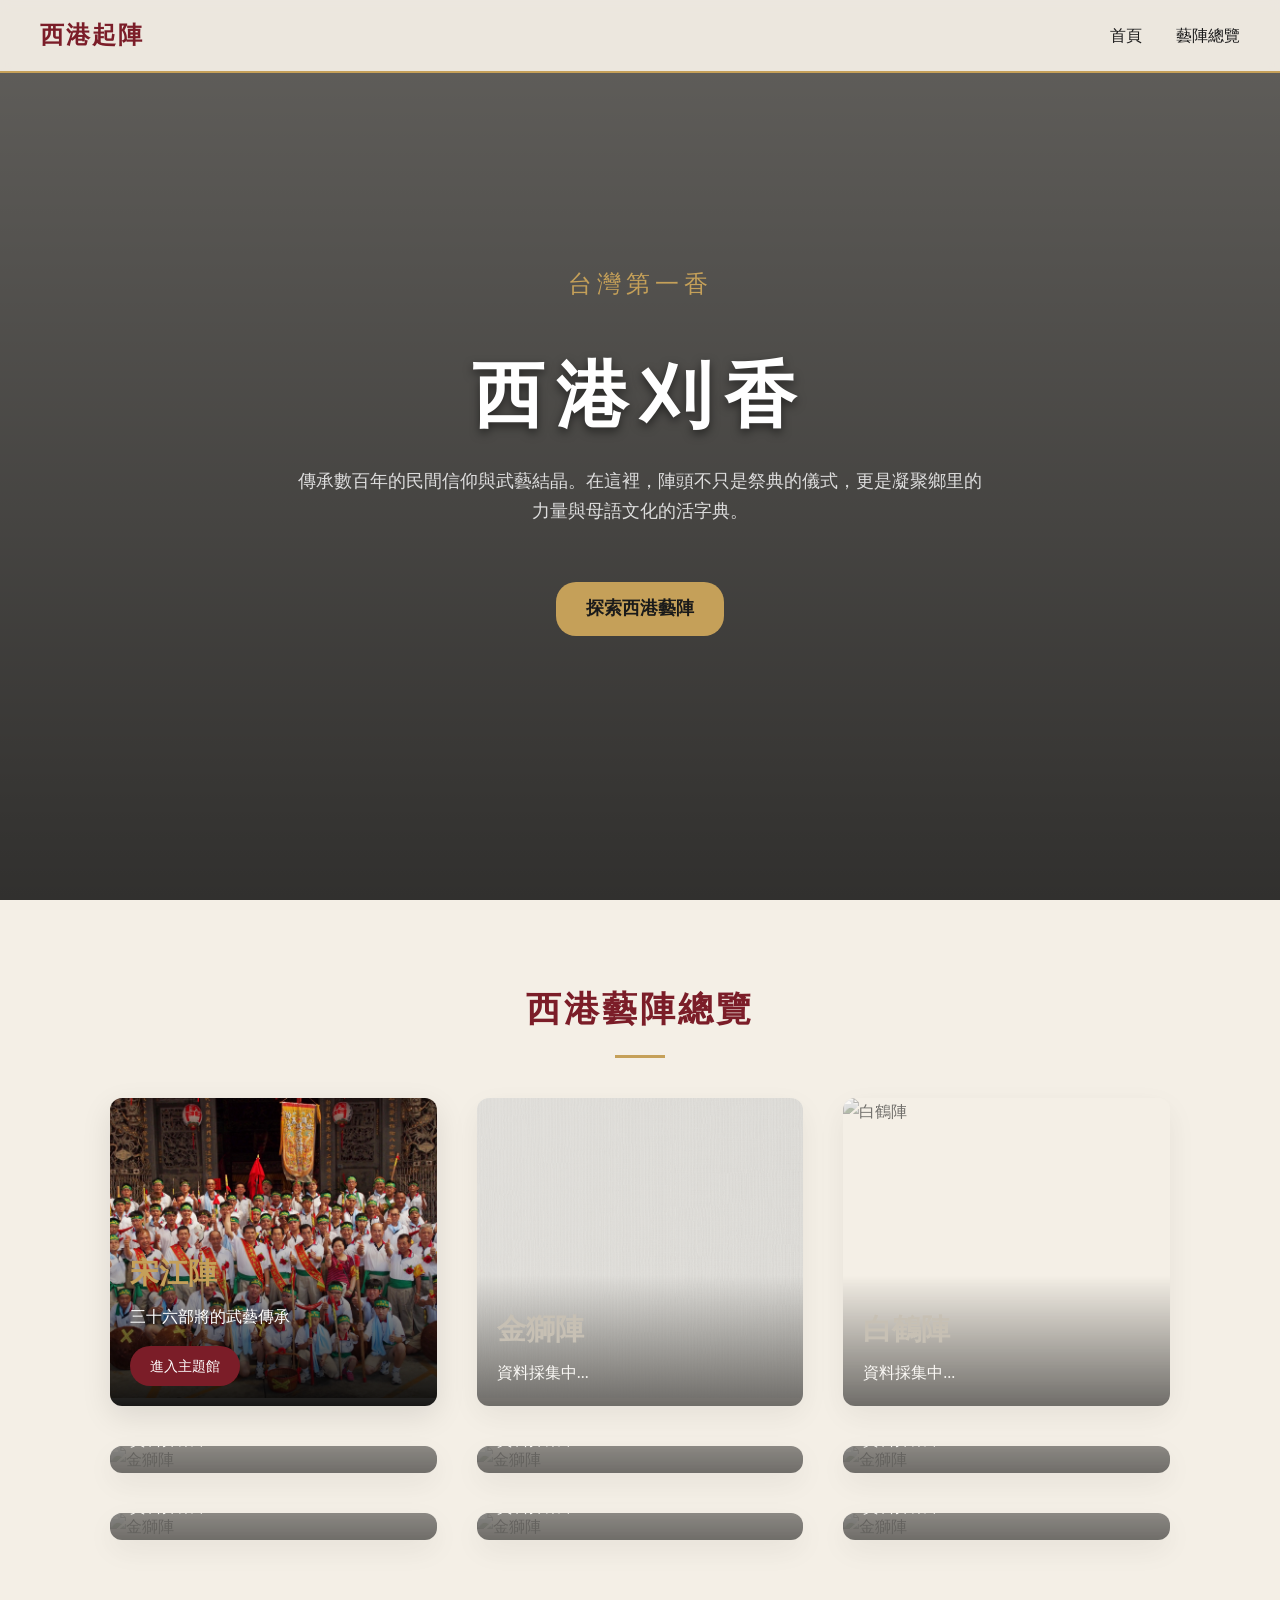
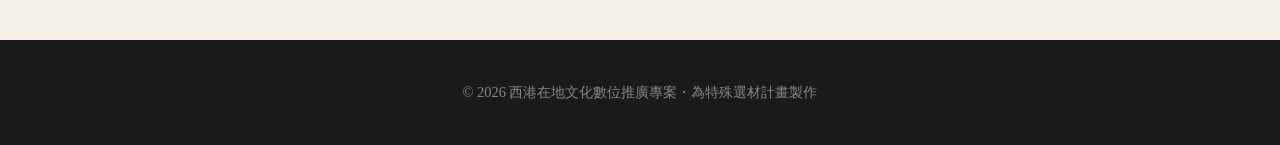
==== index.html @ fba5516a "Update index.html" ====
<!DOCTYPE html>
<html lang="zh-Hant">
<head>
  <meta charset="UTF-8">
  <meta name="viewport" content="width=device-width, initial-scale=1.0">
  <title>西港起陣｜台灣第一香藝陣記憶</title>
  <style>
    :root {
      --primary: #7b1d28; /* 深紅色，更有歷史感 */
      --secondary: #1a1a1a;
      --bg: #f4efe6; /* 仿舊宣紙色 */
      --gold: #c5a059; /* 祭典香火金 */
    }

    * {
      box-sizing: border-box;
      margin: 0;
      padding: 0;
      font-family: "PingFang TC", "Microsoft JhengHei", serif;
    }

    body {
      background-color: var(--bg);
      color: var(--secondary);
      line-height: 1.7;
    }

    /* 導覽列 */
    nav {
      position: fixed;
      top: 0;
      width: 100%;
      background: rgba(244, 239, 230, 0.95);
      border-bottom: 2px solid var(--gold);
      padding: 15px 40px;
      display: flex;
      justify-content: space-between;
      align-items: center;
      z-index: 1000;
      backdrop-filter: blur(5px);
    }

    .logo {
      font-size: 1.5rem;
      font-weight: 900;
      color: var(--primary);
      text-decoration: none;
      letter-spacing: 2px;
    }

    .nav-links a {
      margin-left: 30px;
      text-decoration: none;
      color: var(--secondary);
      font-weight: 500;
      transition: color 0.3s;
    }

    .nav-links a:hover {
      color: var(--primary);
    }

    /* 首頁英雄區 */
    .hero {
      height: 100vh;
      background: linear-gradient(rgba(0,0,0,0.6), rgba(0,0,0,0.8)), url('https://images.unsplash.com/photo-1544717305-2782549b5136?auto=format&fit=crop&w=1920&q=80') center/cover;
      display: flex;
      flex-direction: column;
      justify-content: center;
      align-items: center;
      text-align: center;
      color: white;
    }

    .hero h1 {
      font-size: 4.5rem;
      letter-spacing: 12px;
      margin-bottom: 10px;
      font-weight: 900;
      text-shadow: 0 4px 10px rgba(0,0,0,0.5);
    }

    .hero .subtitle {
      font-size: 1.5rem;
      color: var(--gold);
      letter-spacing: 5px;
      margin-bottom: 30px;
    }

    .hero p {
      max-width: 700px;
      font-size: 1.1rem;
      color: #ddd;
      margin-bottom: 40px;
    }

    /* 藝陣總覽區 */
    .section-title {
      text-align: center;
      font-size: 2.2rem;
      color: var(--primary);
      margin: 80px 0 40px;
      letter-spacing: 3px;
    }

    .section-title::after {
      content: '';
      display: block;
      width: 50px;
      height: 3px;
      background: var(--gold);
      margin: 15px auto;
    }

    .array-container {
      max-width: 1100px;
      margin: 0 auto 100px;
      padding: 0 20px;
      display: grid;
      grid-template-columns: repeat(auto-fit, minmax(300px, 1fr));
      gap: 40px;
    }

    .array-card {
      position: relative;
      border-radius: 12px;
      overflow: hidden;
      box-shadow: 0 10px 30px rgba(0,0,0,0.1);
      transition: 0.4s;
    }

    /* 只有宋江陣是亮的，其他的加上灰階與半透明 */
    .array-card img {
      width: 100%;
      height: 300px;
      object-fit: cover;
      transition: 0.5s;
    }

    .array-card.active:hover img {
      transform: scale(1.05);
    }

    .array-card.coming-soon {
      opacity: 0.6;
      filter: grayscale(80%);
      cursor: not-allowed;
    }

    .card-overlay {
      position: absolute;
      bottom: 0;
      width: 100%;
      background: linear-gradient(transparent, rgba(0,0,0,0.9));
      padding: 30px 20px 20px;
      color: white;
    }

    .card-overlay h3 {
      font-size: 1.8rem;
      margin-bottom: 5px;
      color: var(--gold);
    }

    .enter-btn {
      display: inline-block;
      margin-top: 15px;
      padding: 8px 20px;
      background: var(--primary);
      color: white;
      text-decoration: none;
      border-radius: 20px;
      font-size: 0.9rem;
      transition: 0.3s;
    }

    .enter-btn:hover {
      background: #5a141d;
    }

    footer {
      background: var(--secondary);
      color: #888;
      text-align: center;
      padding: 40px 20px;
      font-size: 0.9rem;
    }
  </style>
</head>
<body>

  <nav>
    <a href="index.html" class="logo">西港起陣</a>
    <div class="nav-links">
      <a href="index.html">首頁</a>
      <a href="#arrays">藝陣總覽</a>
    </div>
  </nav>

  <section class="hero">
    <div class="subtitle">台灣第一香</div>
    <h1>西港刈香</h1>
    <p>傳承數百年的民間信仰與武藝結晶。在這裡，陣頭不只是祭典的儀式，更是凝聚鄉里的力量與母語文化的活字典。</p>
    <a href="#arrays" class="enter-btn" style="padding: 12px 30px; font-size: 1.1rem; background: var(--gold); color: var(--secondary); font-weight: bold;">探索西港藝陣</a>
  </section>

  <h2 class="section-title" id="arrays">西港藝陣總覽</h2>

  <div class="array-container">
    <div class="array-card active">
      <img src="image/4497D34B-A28B-4F6A-8EC5-30C387D48723.jpeg" alt="宋江陣">
      <div class="card-overlay">
        <h3>宋江陣</h3>
        <p>三十六部將的武藝傳承</p>
        <a href="songjiang.html" class="enter-btn">進入主題館</a>
      </div>
    </div>

    <div class="array-card coming-soon">
      <img src="image/gray.jpg" alt="金獅陣">
      <div class="card-overlay">
        <h3>金獅陣</h3>
        <p>資料採集中...</p>
      </div>
    </div>

    <div class="array-card coming-soon">
      <img src="https://images.unsplash.com/photo-1518709268805-4e9042af9f23?auto=format&fit=crop&w=800&q=80" alt="白鶴陣">
      <div class="card-overlay">
        <h3>白鶴陣</h3>
        <p>資料採集中...</p>
      </div>
    </div>
    <div class="array-card coming-soon">
      <img src="https://images.unsplash.com/photo-1534447677768-be436bb09401?auto=format&fit=crop&w=800&q=80" alt="金獅陣">
      <div class="card-overlay">
        <h3>五虎平西陣</h3>
        <p>資料採集中...</p>
      </div>
    </div>
    <div class="array-card coming-soon">
      <img src="https://images.unsplash.com/photo-1534447677768-be436bb09401?auto=format&fit=crop&w=800&q=80" alt="金獅陣">
      <div class="card-overlay">
        <h3>天子門生</h3>
        <p>資料採集中...</p>
      </div>
    </div>
    <div class="array-card coming-soon">
      <img src="https://images.unsplash.com/photo-1534447677768-be436bb09401?auto=format&fit=crop&w=800&q=80" alt="金獅陣">
      <div class="card-overlay">
        <h3>牛犁歌</h3>
        <p>資料採集中...</p>
      </div>
    </div>
        <div class="array-card coming-soon">
      <img src="https://images.unsplash.com/photo-1534447677768-be436bb09401?auto=format&fit=crop&w=800&q=80" alt="金獅陣">
      <div class="card-overlay">
        <h3>八美圖</h3>
        <p>資料採集中...</p>
      </div>
    </div>
    <div class="array-card coming-soon">
      <img src="https://images.unsplash.com/photo-1534447677768-be436bb09401?auto=format&fit=crop&w=800&q=80" alt="金獅陣">
      <div class="card-overlay">
        <h3>股花陣</h3>
        <p>資料採集中...</p>
      </div>
    </div>
    <div class="array-card coming-soon">
      <img src="https://images.unsplash.com/photo-1534447677768-be436bb09401?auto=format&fit=crop&w=800&q=80" alt="金獅陣">
      <div class="card-overlay">
        <h3>家將團</h3>
        <p>資料採集中...</p>
      </div>
    </div>
  </div>

  <footer>
    <p>© 2026 西港在地文化數位推廣專案・為特殊選材計畫製作</p>
  </footer>

</body>
</html>
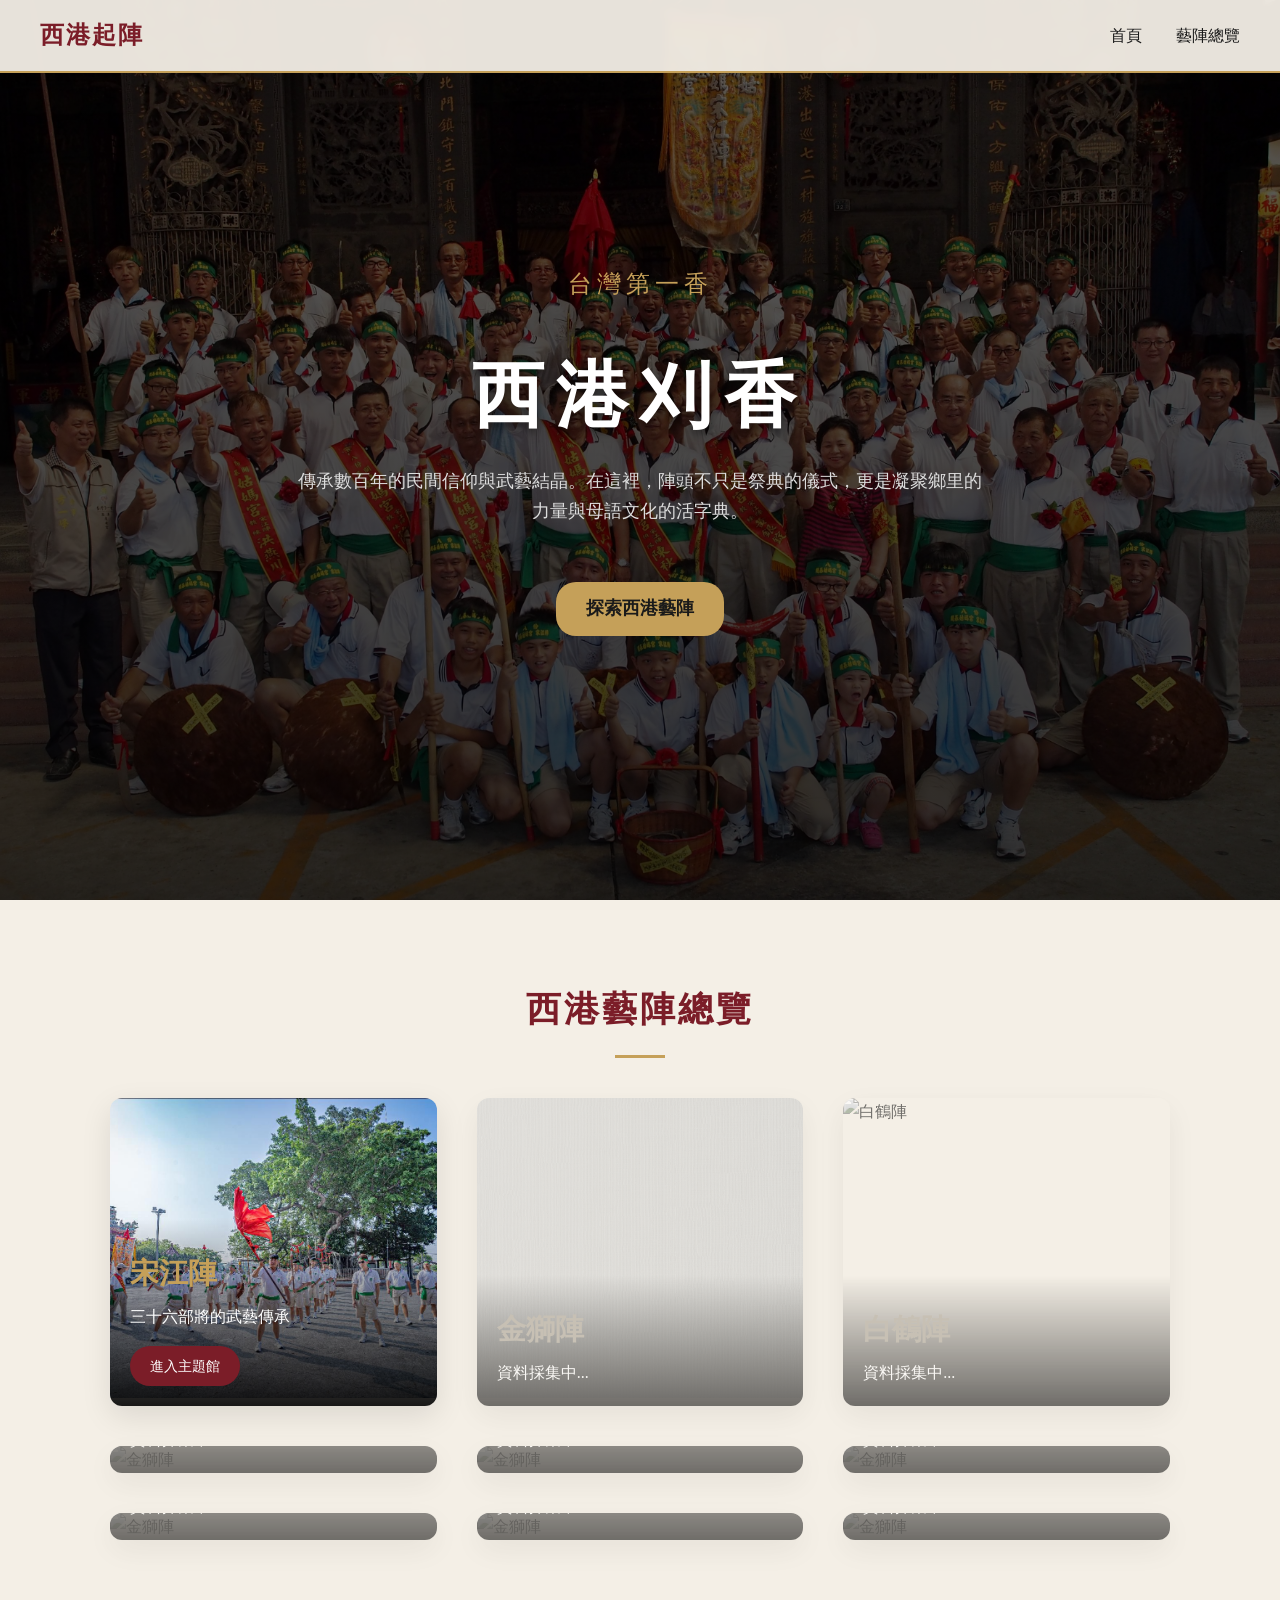
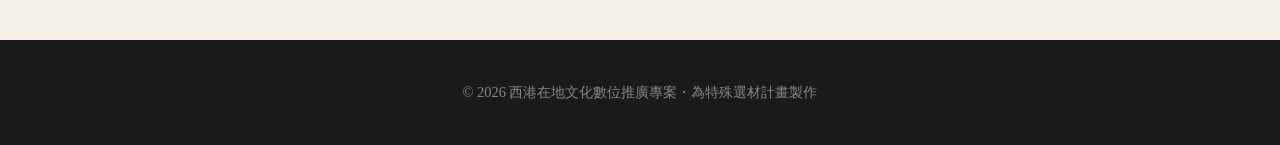
==== commit 34686f30: "update index.html and style.css to improve layout and design" ====
--- a/index.html
+++ b/index.html
@@ -63,7 +63,7 @@
     /* 首頁英雄區 */
     .hero {
       height: 100vh;
-      background: linear-gradient(rgba(0,0,0,0.6), rgba(0,0,0,0.8)), url('https://images.unsplash.com/photo-1544717305-2782549b5136?auto=format&fit=crop&w=1920&q=80') center/cover;
+      background: linear-gradient(rgba(0,0,0,0.6), rgba(0,0,0,0.8)), url('image/4497D34B-A28B-4F6A-8EC5-30C387D48723.jpeg') center/cover;
       display: flex;
       flex-direction: column;
       justify-content: center;
@@ -208,7 +208,7 @@
 
   <div class="array-container">
     <div class="array-card active">
-      <img src="image/4497D34B-A28B-4F6A-8EC5-30C387D48723.jpeg" alt="宋江陣">
+      <img src="image\6B1968B9-92A4-4DCF-B380-432735BB45EC.jpeg" alt="宋江陣">
       <div class="card-overlay">
         <h3>宋江陣</h3>
         <p>三十六部將的武藝傳承</p>
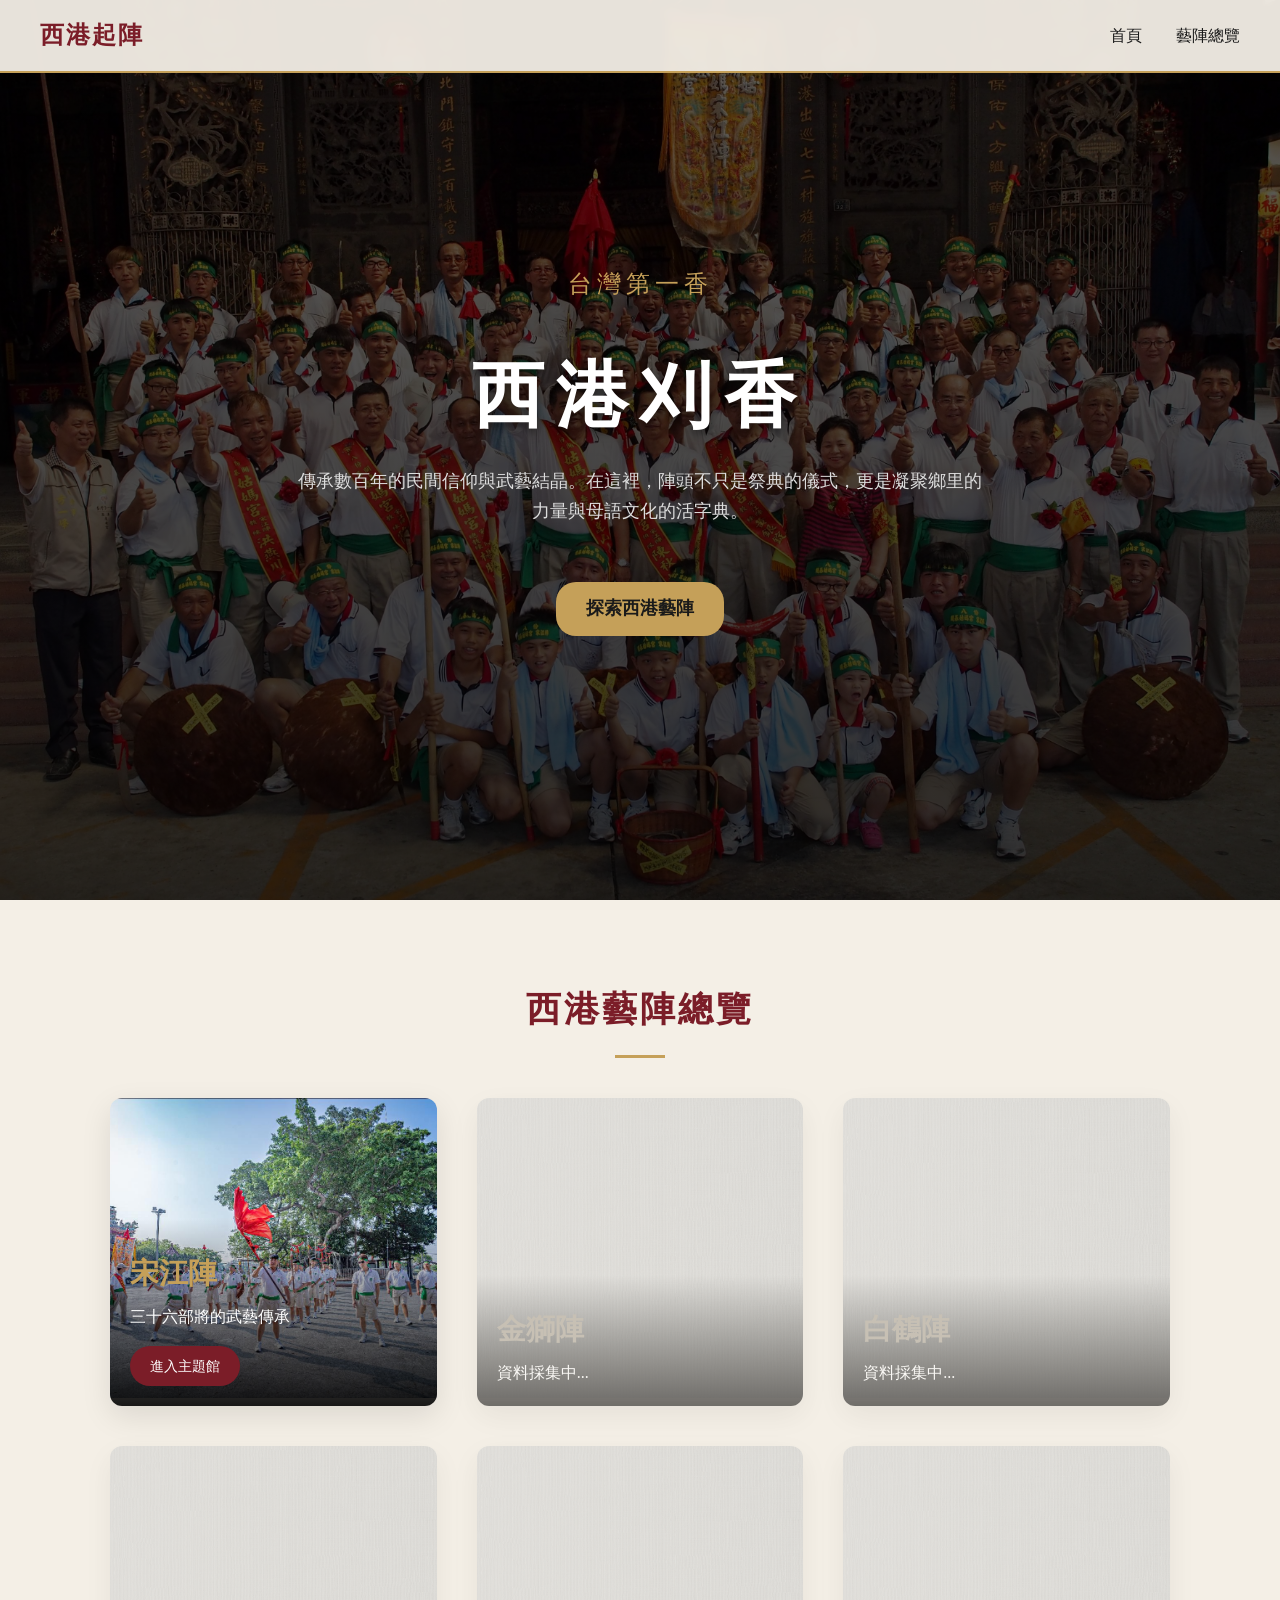
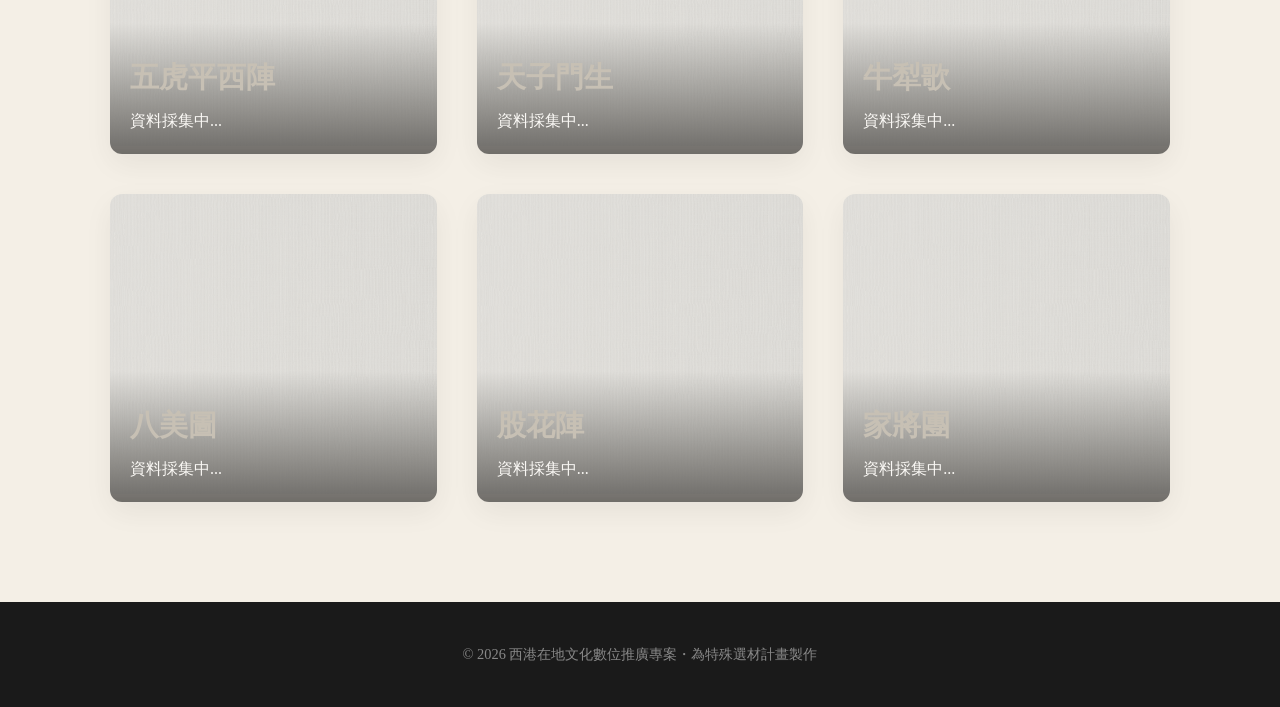
==== commit df8ab8b2: "final update" ====
--- a/index.html
+++ b/index.html
@@ -225,49 +225,49 @@
     </div>
 
     <div class="array-card coming-soon">
-      <img src="https://images.unsplash.com/photo-1518709268805-4e9042af9f23?auto=format&fit=crop&w=800&q=80" alt="白鶴陣">
+      <img src="image/gray.jpg" alt="白鶴陣">
       <div class="card-overlay">
         <h3>白鶴陣</h3>
         <p>資料採集中...</p>
       </div>
     </div>
     <div class="array-card coming-soon">
-      <img src="https://images.unsplash.com/photo-1534447677768-be436bb09401?auto=format&fit=crop&w=800&q=80" alt="金獅陣">
+      <img src="image/gray.jpg" alt="五虎平西陣">
       <div class="card-overlay">
         <h3>五虎平西陣</h3>
         <p>資料採集中...</p>
       </div>
     </div>
     <div class="array-card coming-soon">
-      <img src="https://images.unsplash.com/photo-1534447677768-be436bb09401?auto=format&fit=crop&w=800&q=80" alt="金獅陣">
+      <img src="image/gray.jpg" alt="天子門生">
       <div class="card-overlay">
         <h3>天子門生</h3>
         <p>資料採集中...</p>
       </div>
     </div>
     <div class="array-card coming-soon">
-      <img src="https://images.unsplash.com/photo-1534447677768-be436bb09401?auto=format&fit=crop&w=800&q=80" alt="金獅陣">
+      <img src="image/gray.jpg" alt="牛犁歌">
       <div class="card-overlay">
         <h3>牛犁歌</h3>
         <p>資料採集中...</p>
       </div>
     </div>
         <div class="array-card coming-soon">
-      <img src="https://images.unsplash.com/photo-1534447677768-be436bb09401?auto=format&fit=crop&w=800&q=80" alt="金獅陣">
+      <img src="image/gray.jpg" alt="八美圖">
       <div class="card-overlay">
         <h3>八美圖</h3>
         <p>資料採集中...</p>
       </div>
     </div>
     <div class="array-card coming-soon">
-      <img src="https://images.unsplash.com/photo-1534447677768-be436bb09401?auto=format&fit=crop&w=800&q=80" alt="金獅陣">
+      <img src="image/gray.jpg" alt="股花陣">
       <div class="card-overlay">
         <h3>股花陣</h3>
         <p>資料採集中...</p>
       </div>
     </div>
     <div class="array-card coming-soon">
-      <img src="https://images.unsplash.com/photo-1534447677768-be436bb09401?auto=format&fit=crop&w=800&q=80" alt="金獅陣">
+      <img src="image/gray.jpg" alt="家將團">
       <div class="card-overlay">
         <h3>家將團</h3>
         <p>資料採集中...</p>
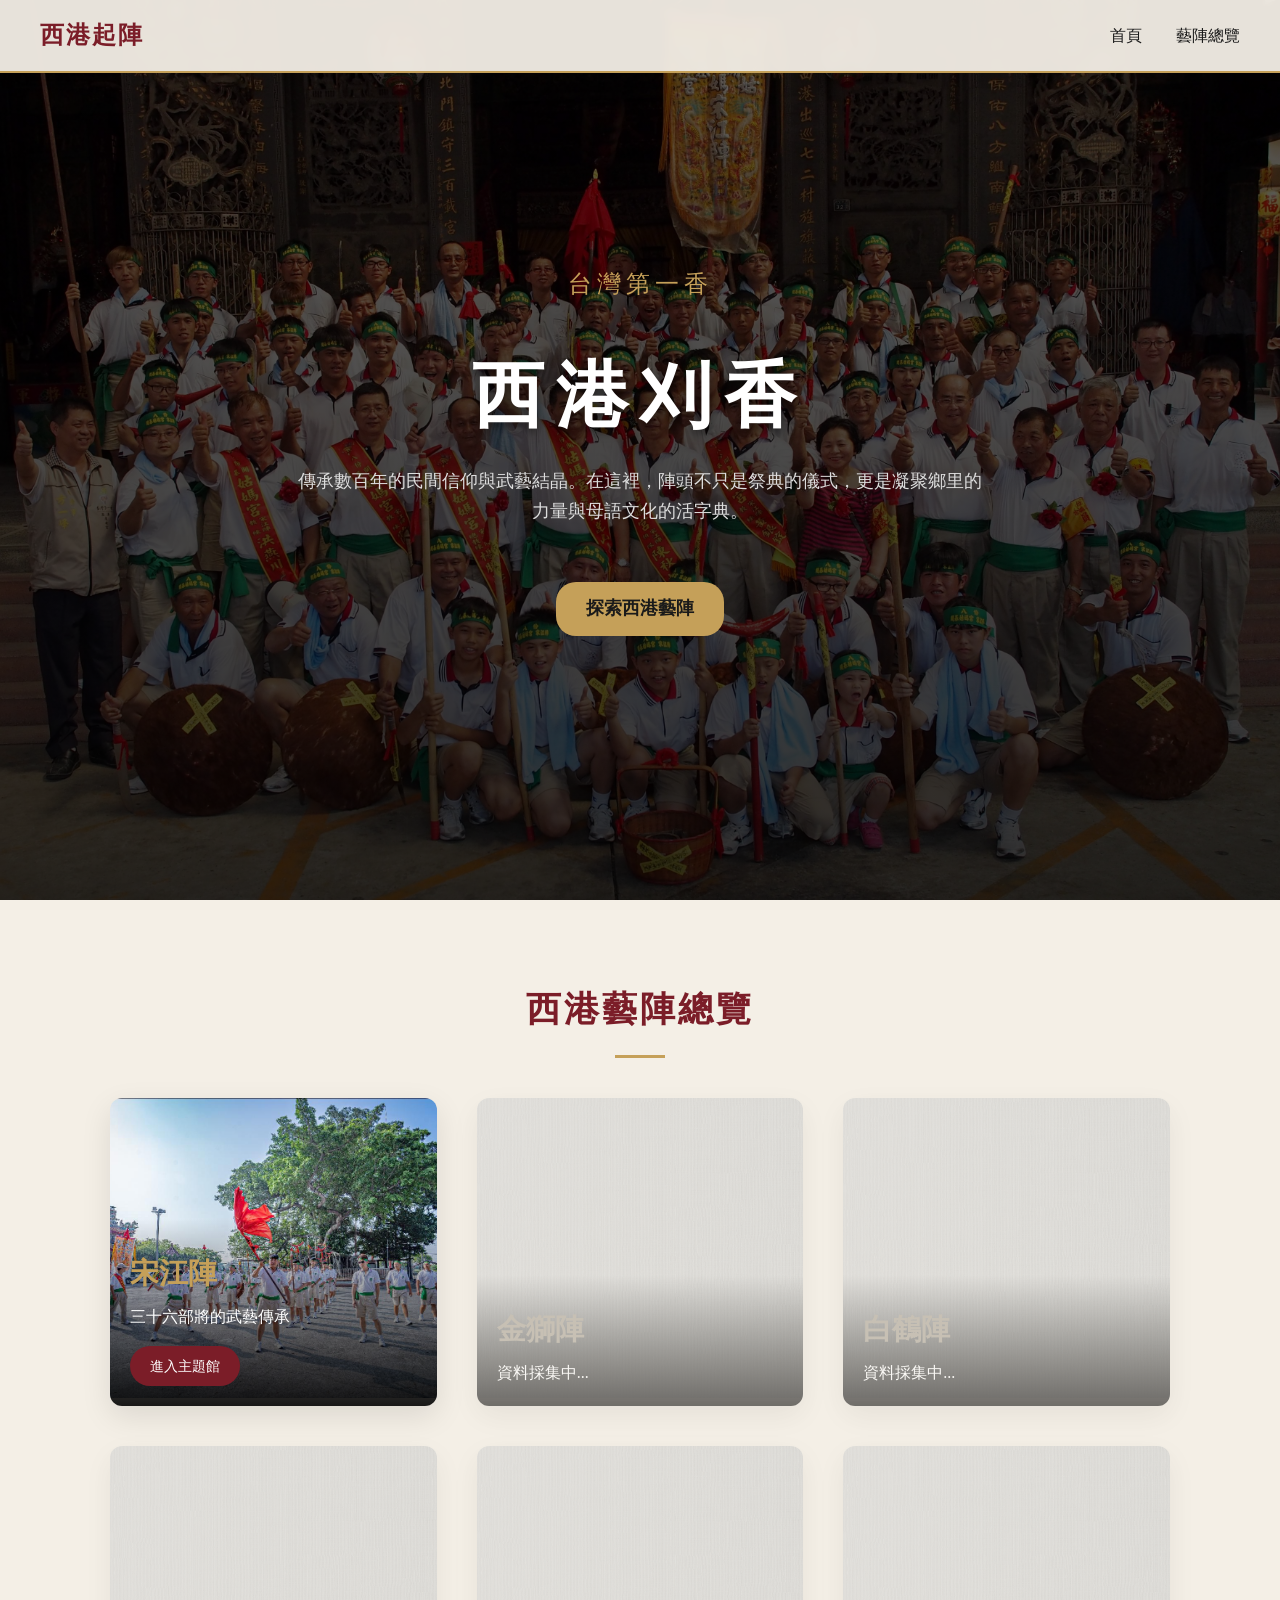
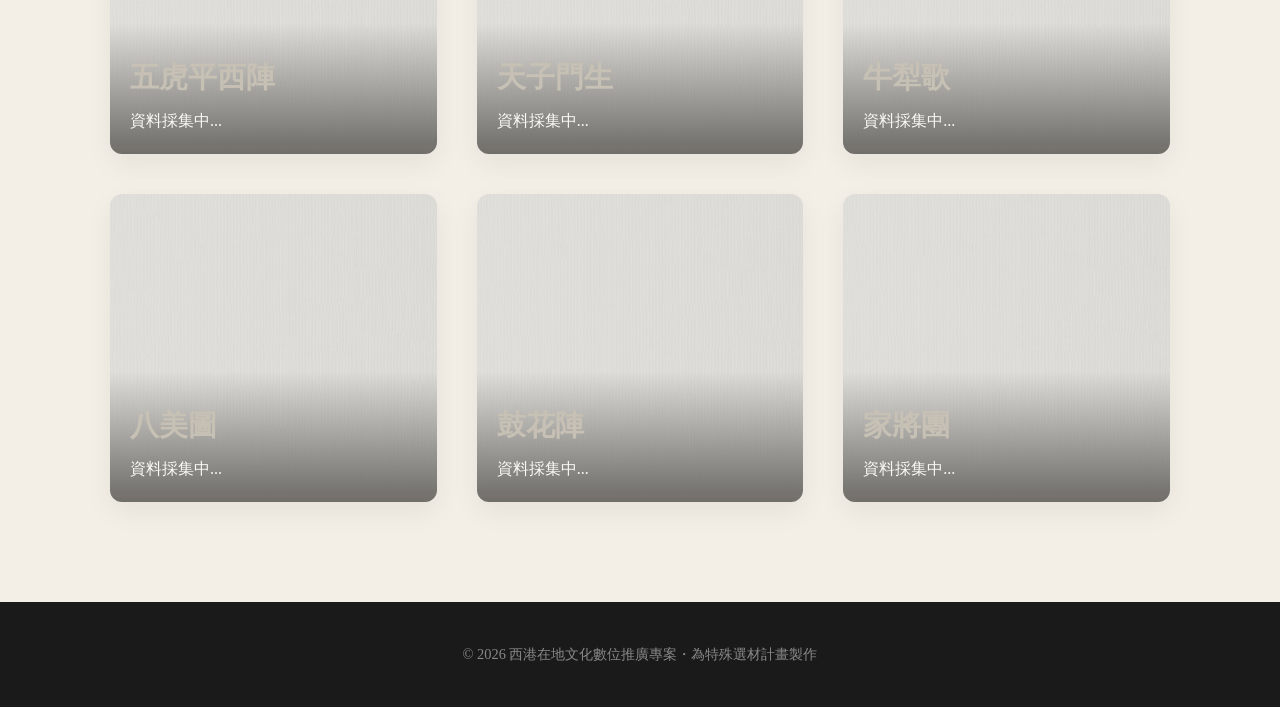
==== commit 11a2eaf9: "update index.html and songjiang.html with corrected descriptions and alt text for images." ====
--- a/index.html
+++ b/index.html
@@ -260,9 +260,9 @@
       </div>
     </div>
     <div class="array-card coming-soon">
-      <img src="image/gray.jpg" alt="股花陣">
-      <div class="card-overlay">
-        <h3>股花陣</h3>
+      <img src="image/gray.jpg" alt="鼓花陣">
+      <div class="card-overlay">
+        <h3>鼓花陣</h3>
         <p>資料採集中...</p>
       </div>
     </div>
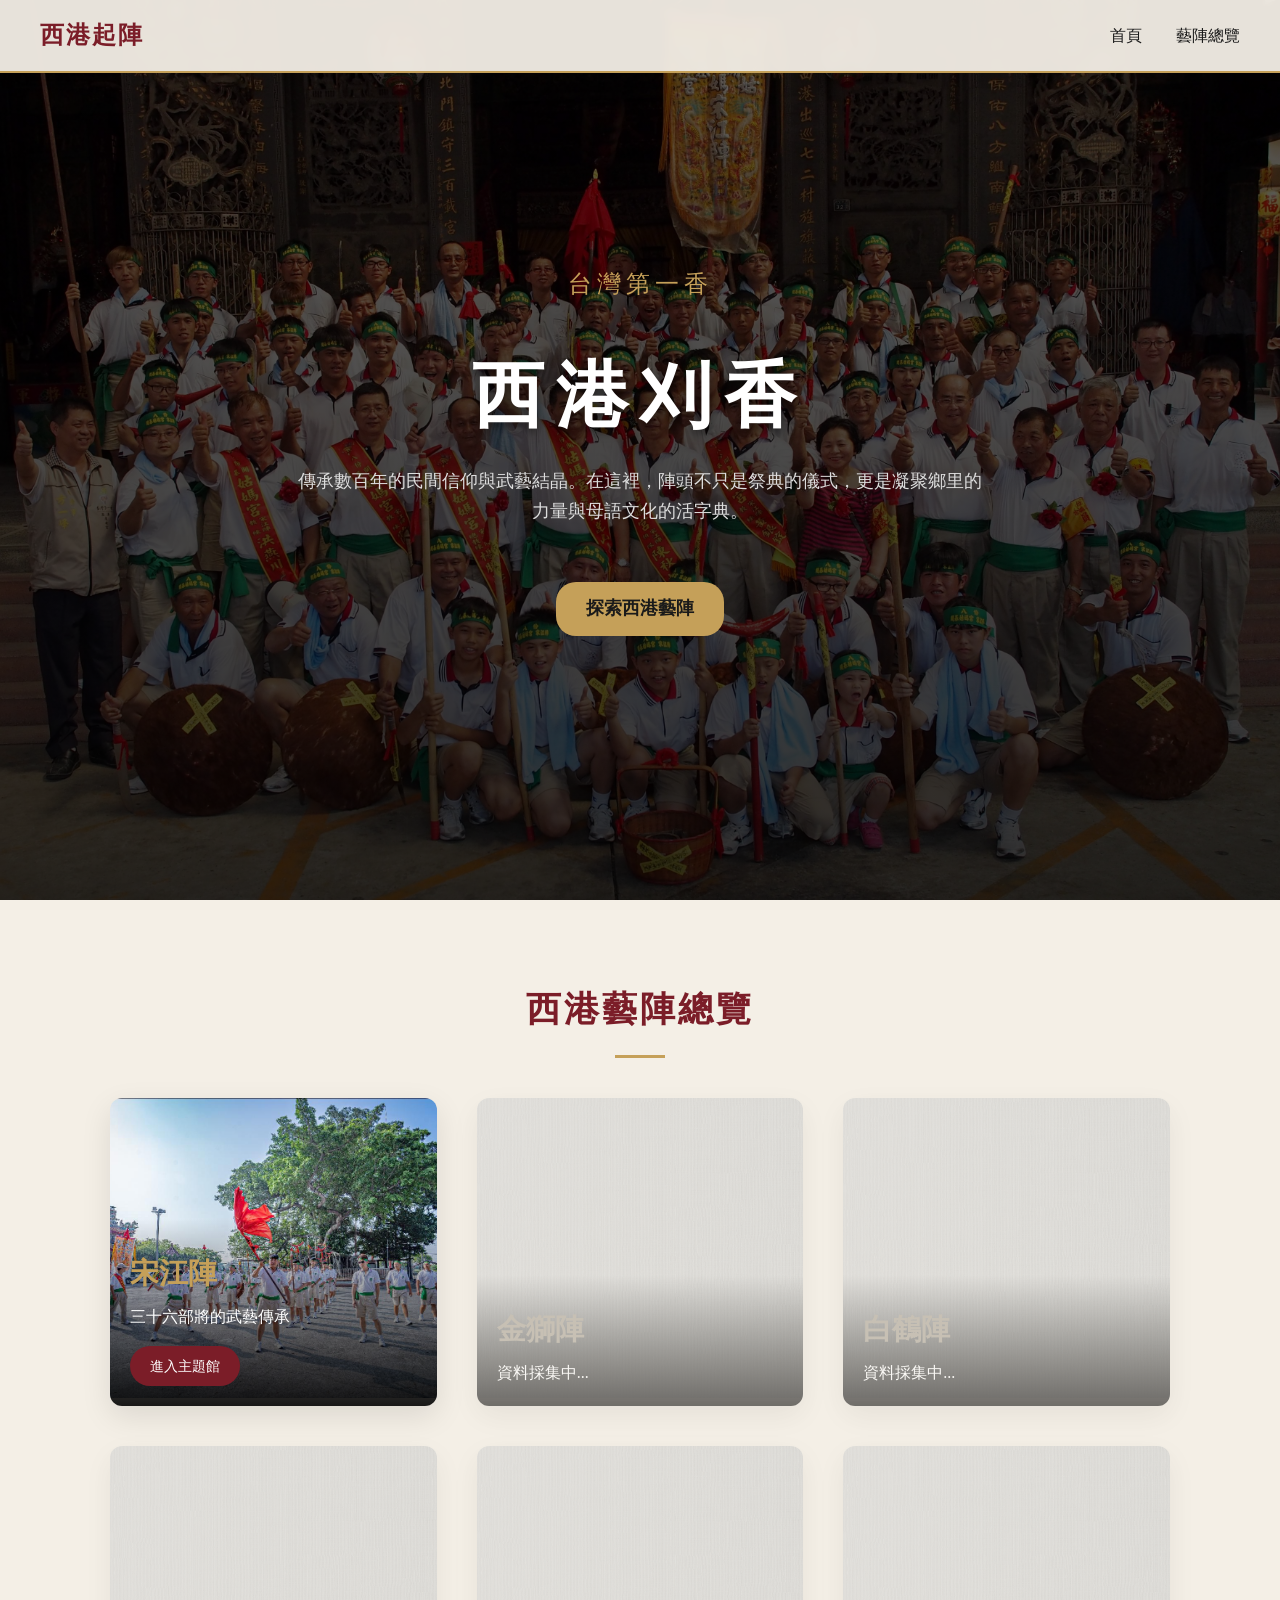
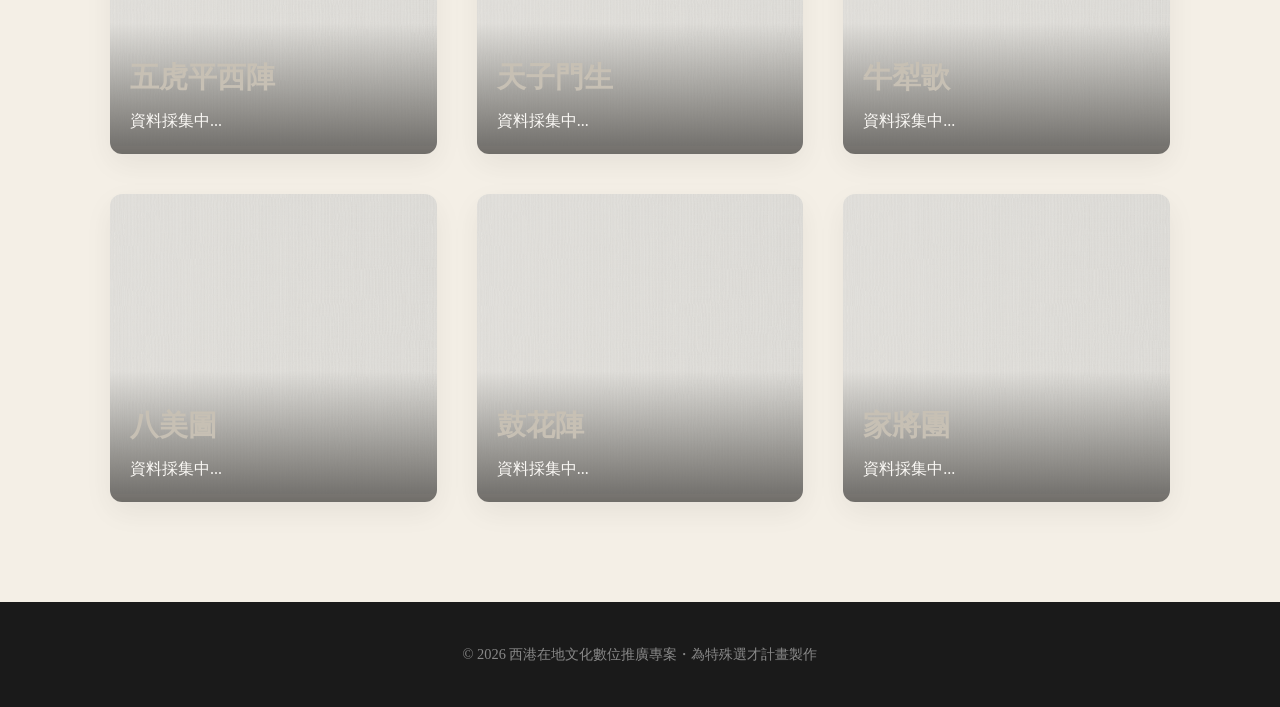
==== commit 401717c7: "update songjiang.html" ====
--- a/index.html
+++ b/index.html
@@ -276,7 +276,7 @@
   </div>
 
   <footer>
-    <p>© 2026 西港在地文化數位推廣專案・為特殊選材計畫製作</p>
+    <p>© 2026 西港在地文化數位推廣專案・為特殊選才計畫製作</p>
   </footer>
 
 </body>
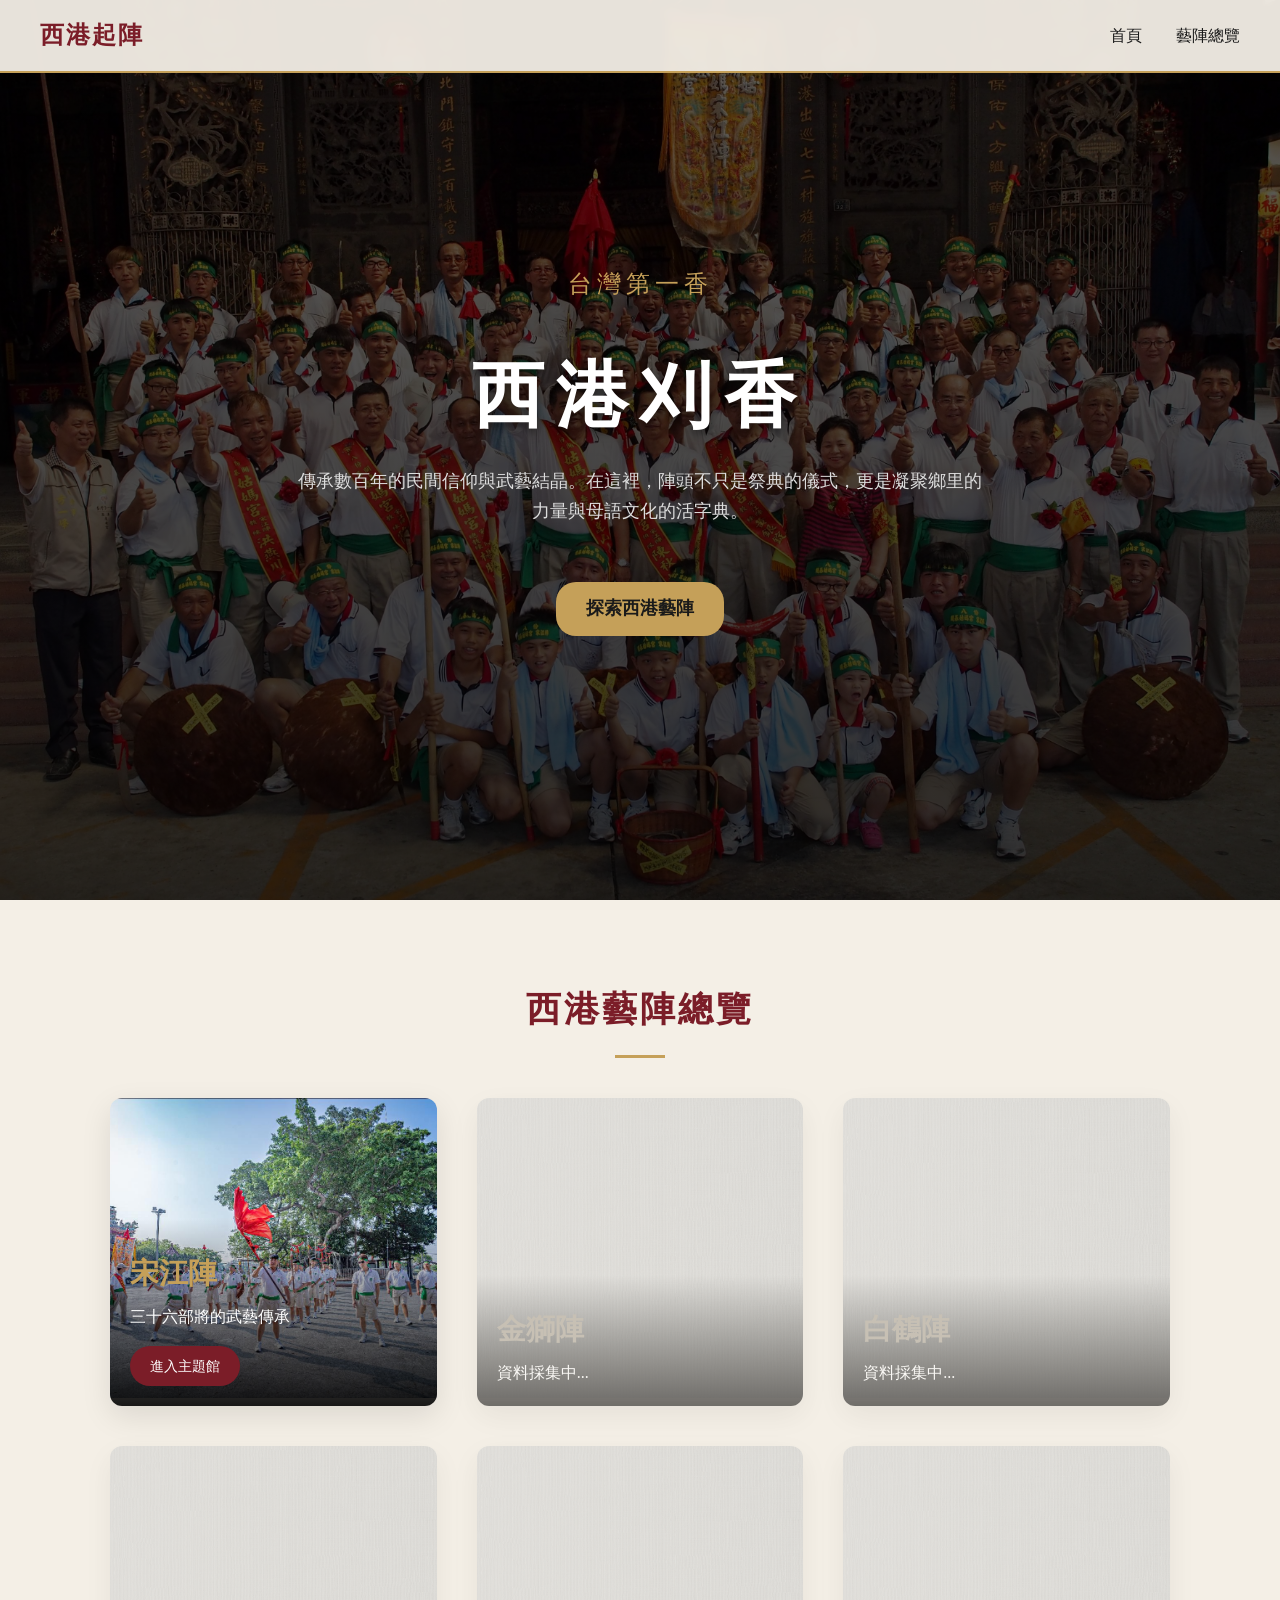
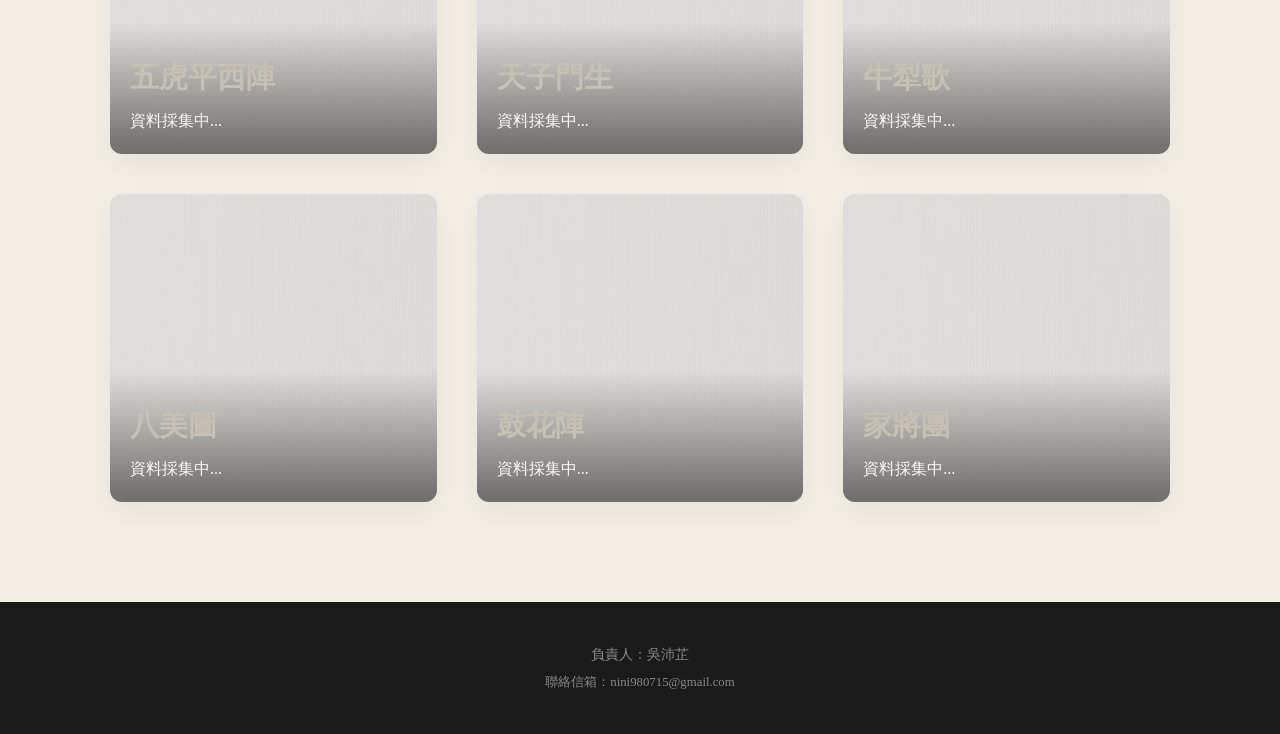
==== commit f0cae986: "Update index.html" ====
--- a/index.html
+++ b/index.html
@@ -274,9 +274,9 @@
       </div>
     </div>
   </div>
-
   <footer>
-    <p>© 2026 西港在地文化數位推廣專案・為特殊選才計畫製作</p>
+    <p>負責人：吳沛芷</p>
+    <p style="margin-top: 5px; font-size: 0.8rem; color: #888;">聯絡信箱：nini980715@gmail.com</p>
   </footer>
 
 </body>
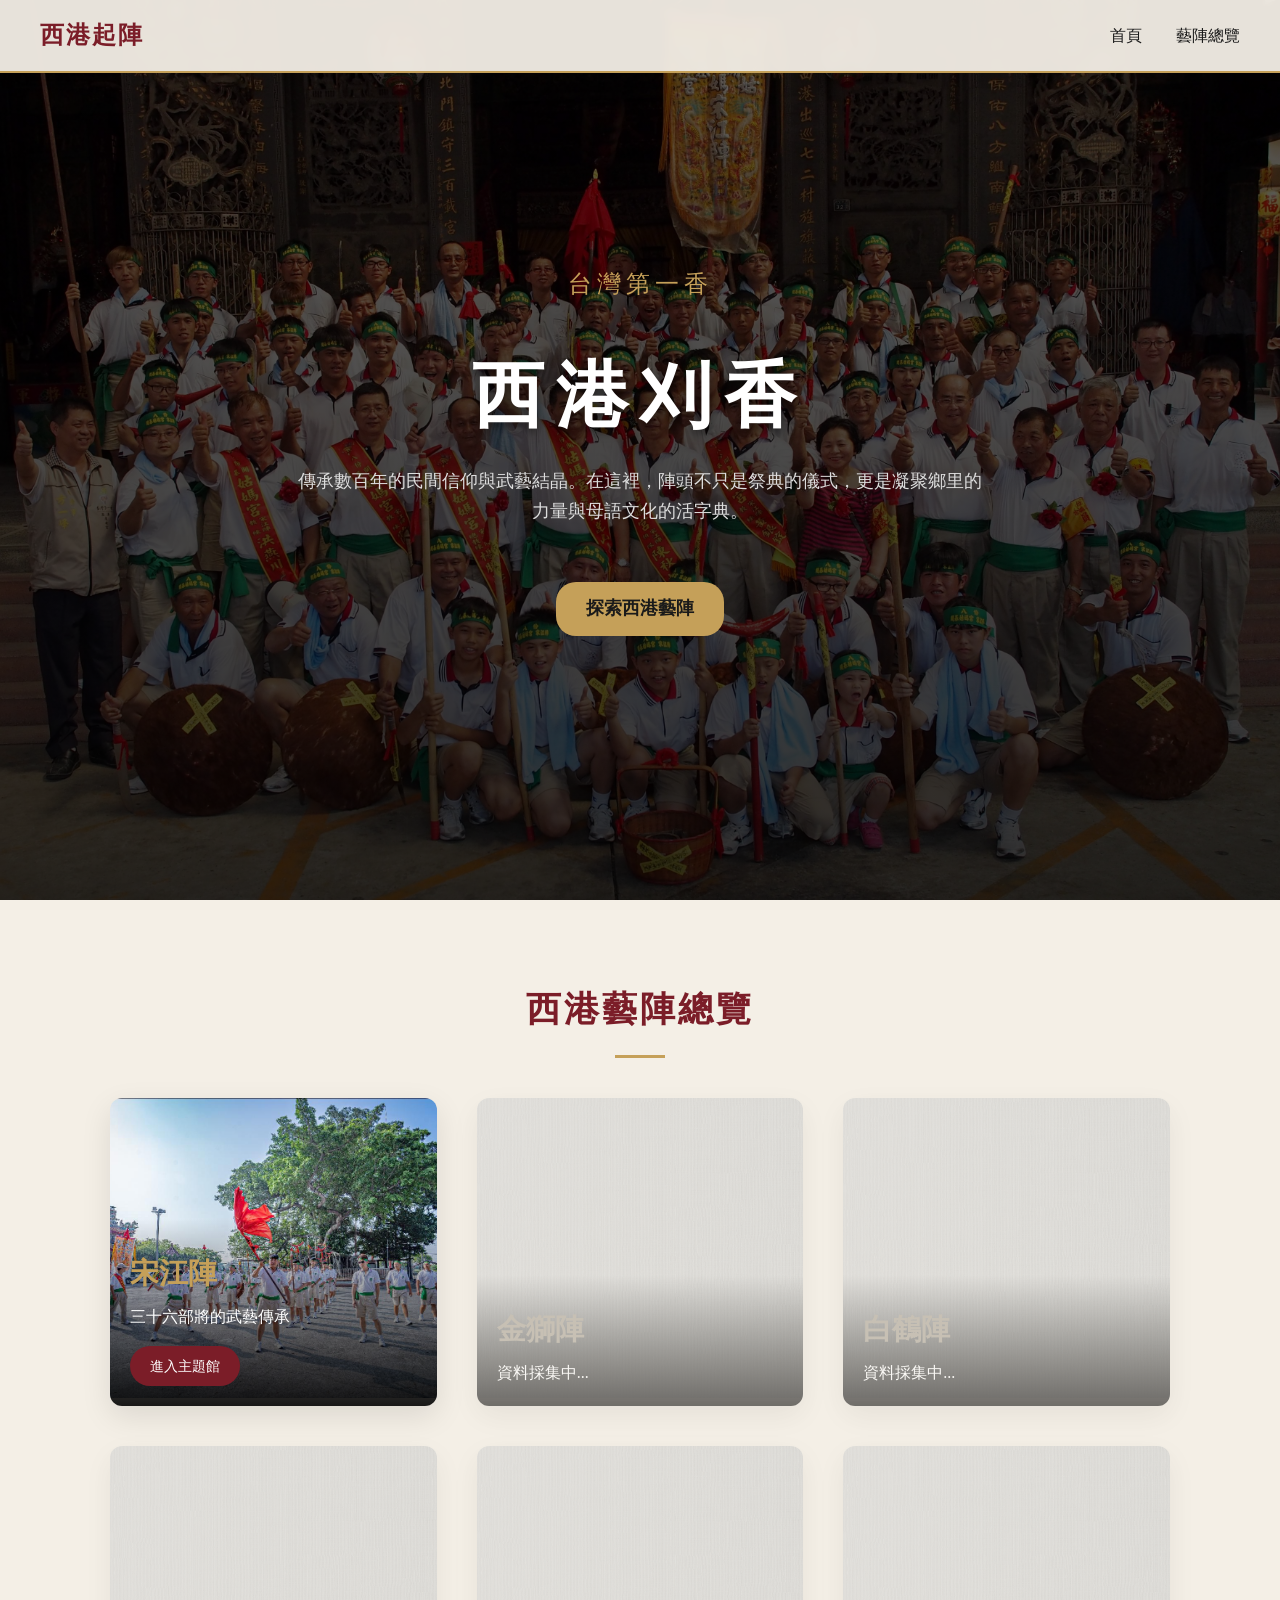
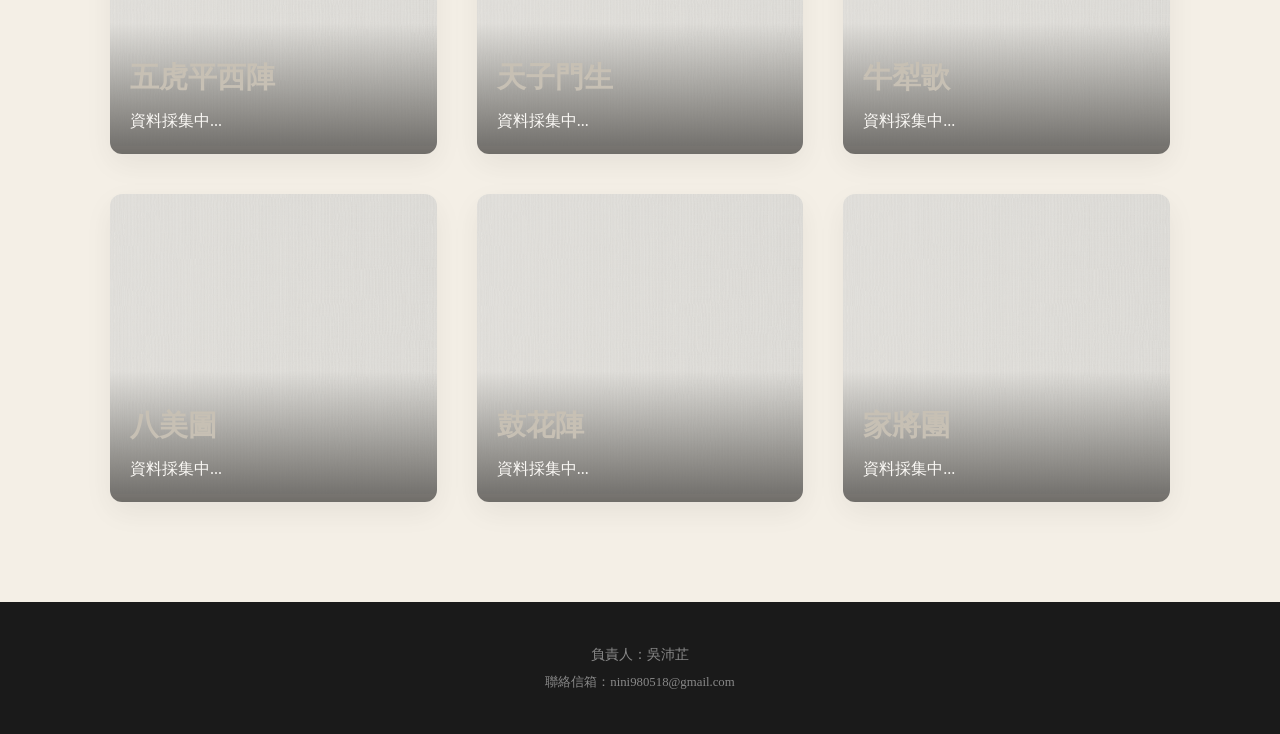
==== commit 957716b5: "Update index.html" ====
--- a/index.html
+++ b/index.html
@@ -276,7 +276,7 @@
   </div>
   <footer>
     <p>負責人：吳沛芷</p>
-    <p style="margin-top: 5px; font-size: 0.8rem; color: #888;">聯絡信箱：nini980715@gmail.com</p>
+    <p style="margin-top: 5px; font-size: 0.8rem; color: #888;">聯絡信箱：nini980518@gmail.com</p>
   </footer>
 
 </body>
